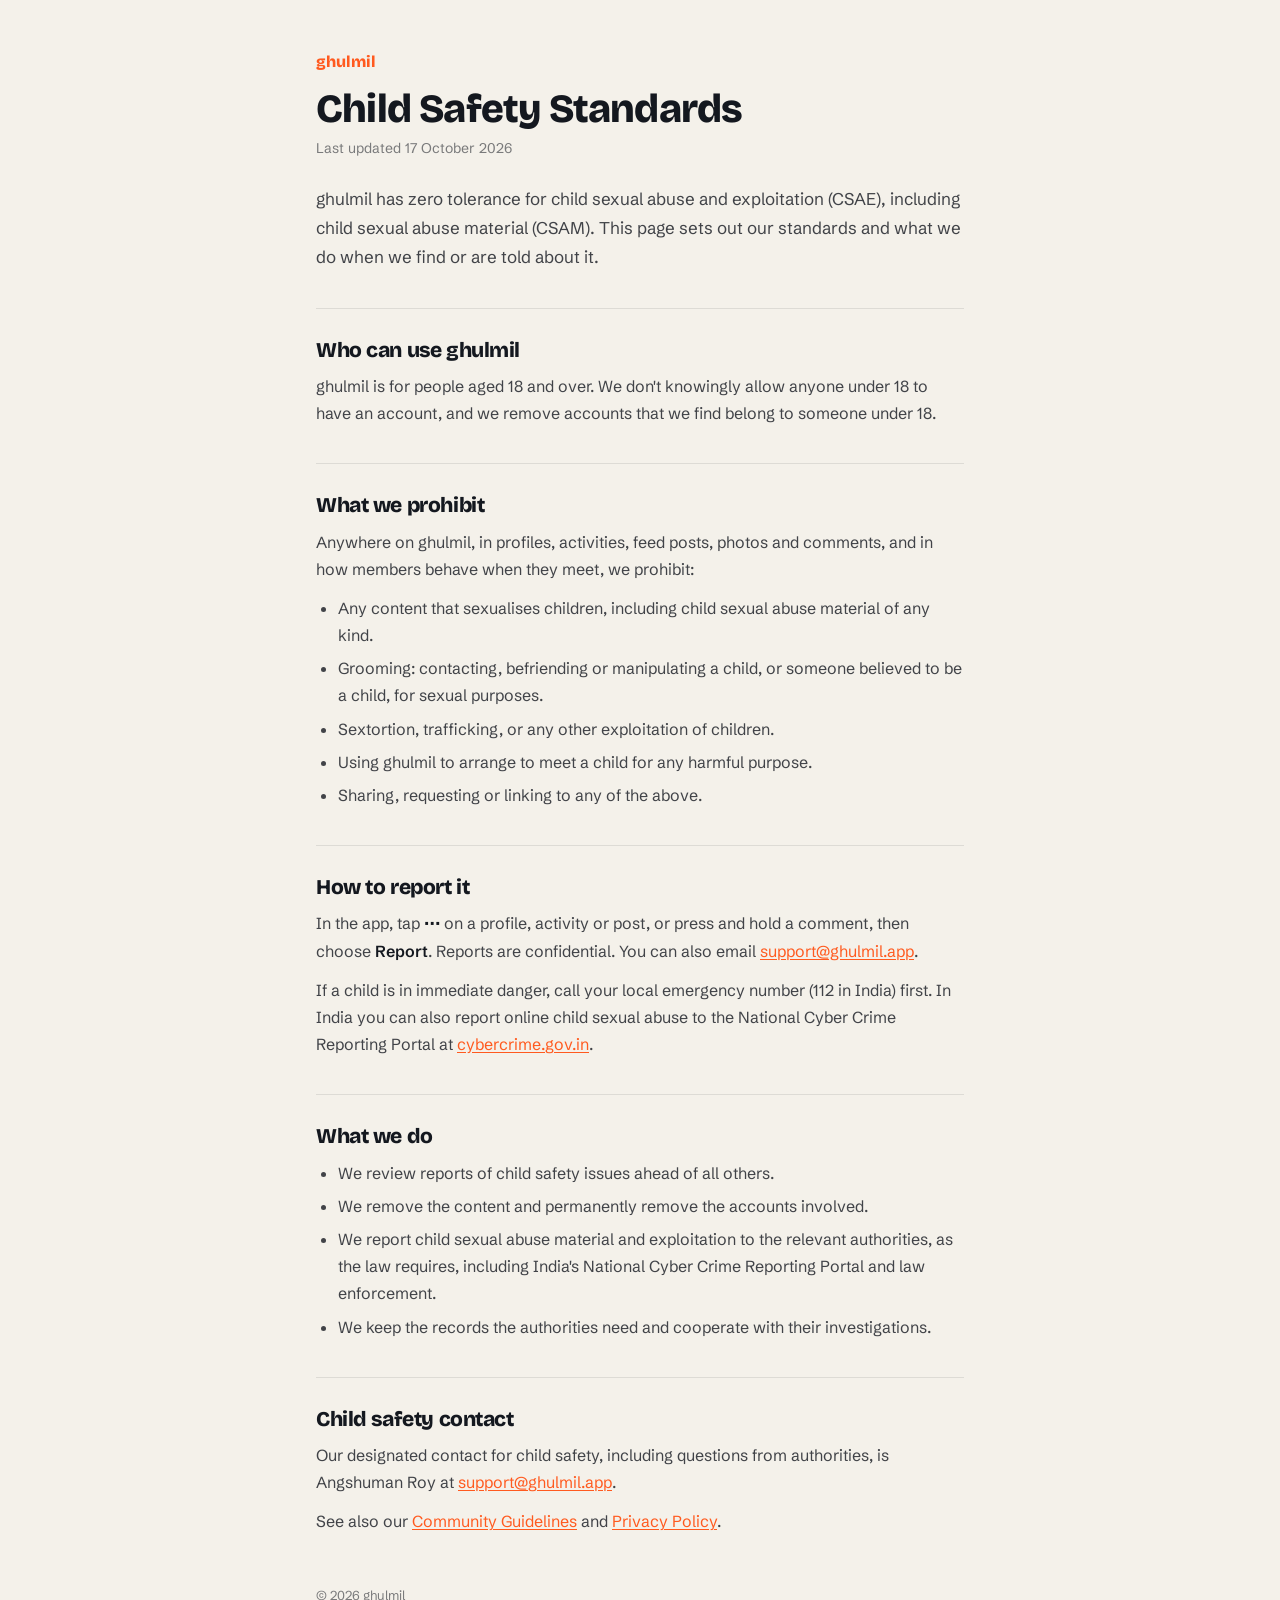
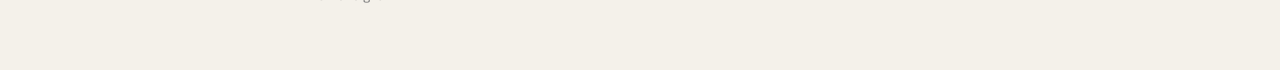
==== child-safety.html @ 04edf833 "Add files via upload" ====
<!doctype html>
<html lang="en">
<head>
  <meta charset="utf-8">
  <meta name="viewport" content="width=device-width, initial-scale=1">
  <title>Child Safety Standards · ghulmil</title>
  <meta name="description" content="ghulmil's standards against child sexual abuse and exploitation.">
  <link rel="icon" href="favicon.png">
  <link rel="preconnect" href="https://fonts.googleapis.com">
  <link rel="preconnect" href="https://fonts.gstatic.com" crossorigin>
  <link href="https://fonts.googleapis.com/css2?family=Bricolage+Grotesque:opsz,wght@12..96,800&family=Schibsted+Grotesk:wght@400;600&display=swap" rel="stylesheet">
  <link rel="stylesheet" href="style.css">
</head>
<body>
<main>
  <a class="brand" href="./">ghulmil</a>
  <h1>Child Safety Standards</h1>
  <p class="updated">Last updated 17 October 2026</p>

  <p class="intro">
    ghulmil has zero tolerance for child sexual abuse and exploitation (CSAE), including child sexual abuse material
    (CSAM). This page sets out our standards and what we do when we find or are told about it.
  </p>

  <section>
    <h2>Who can use ghulmil</h2>
    <p>ghulmil is for people aged 18 and over. We don't knowingly allow anyone under 18 to have an account, and we
      remove accounts that we find belong to someone under 18.</p>
  </section>

  <section>
    <h2>What we prohibit</h2>
    <p>Anywhere on ghulmil, in profiles, activities, feed posts, photos and comments, and in how members behave when
      they meet, we prohibit:</p>
    <ul>
      <li>Any content that sexualises children, including child sexual abuse material of any kind.</li>
      <li>Grooming: contacting, befriending or manipulating a child, or someone believed to be a child, for sexual
        purposes.</li>
      <li>Sextortion, trafficking, or any other exploitation of children.</li>
      <li>Using ghulmil to arrange to meet a child for any harmful purpose.</li>
      <li>Sharing, requesting or linking to any of the above.</li>
    </ul>
  </section>

  <section>
    <h2>How to report it</h2>
    <p>In the app, tap <strong>⋯</strong> on a profile, activity or post, or press and hold a comment, then choose
      <strong>Report</strong>. Reports are confidential. You can also email
      <a href="mailto:support@ghulmil.app">support@ghulmil.app</a>.</p>
    <p>If a child is in immediate danger, call your local emergency number (112 in India) first. In India you can also
      report online child sexual abuse to the National Cyber Crime Reporting Portal at
      <a href="https://cybercrime.gov.in">cybercrime.gov.in</a>.</p>
  </section>

  <section>
    <h2>What we do</h2>
    <ul>
      <li>We review reports of child safety issues ahead of all others.</li>
      <li>We remove the content and permanently remove the accounts involved.</li>
      <li>We report child sexual abuse material and exploitation to the relevant authorities, as the law requires,
        including India's National Cyber Crime Reporting Portal and law enforcement.</li>
      <li>We keep the records the authorities need and cooperate with their investigations.</li>
    </ul>
  </section>

  <section>
    <h2>Child safety contact</h2>
    <p>Our designated contact for child safety, including questions from authorities, is Angshuman Roy at
      <a href="mailto:support@ghulmil.app">support@ghulmil.app</a>.</p>
    <p>See also our <a href="guidelines.html">Community Guidelines</a> and <a href="privacy.html">Privacy Policy</a>.</p>
  </section>

  <footer>© 2026 ghulmil</footer>
</main>
</body>
</html>
---- style.css ----
/* Shared styles for the Ghulmil public pages. Colours match the app. */
:root {
  --bg: #f4f1ea;
  --ink: #14181f;
  --muted: rgba(20, 24, 31, 0.55);
  --body: rgba(20, 24, 31, 0.8);
  --rule: rgba(20, 24, 31, 0.1);
  --accent: #ff5a1f;
  color-scheme: light;
}

@media (prefers-color-scheme: dark) {
  :root {
    --bg: #14181f;
    --ink: #f4f1ea;
    --muted: rgba(244, 241, 234, 0.55);
    --body: rgba(244, 241, 234, 0.82);
    --rule: rgba(244, 241, 234, 0.12);
    --accent: #ff7a45;
    color-scheme: dark;
  }
}

* { box-sizing: border-box; }

html { -webkit-text-size-adjust: 100%; }

body {
  margin: 0;
  background: var(--bg);
  color: var(--body);
  font: 400 16px/1.7 "Schibsted Grotesk", system-ui, -apple-system, "Segoe UI", sans-serif;
}

main {
  max-width: 680px;
  margin: 0 auto;
  padding: 48px 16px 64px;
}

.brand {
  font: 800 16px/1 "Bricolage Grotesque", system-ui, sans-serif;
  color: var(--accent);
  text-decoration: none;
}

h1, h2 {
  font-family: "Bricolage Grotesque", system-ui, sans-serif;
  font-weight: 800;
  color: var(--ink);
  letter-spacing: -0.02em;
}

h1 { font-size: clamp(30px, 7vw, 40px); line-height: 1.1; margin: 12px 0 6px; }
h2 { font-size: 21px; line-height: 1.25; margin: 0 0 10px; }

.updated { margin: 0; font-size: 14px; color: var(--muted); }
.intro { font-size: 17px; margin-top: 24px; }

section { margin-top: 36px; padding-top: 28px; border-top: 1px solid var(--rule); }

p { margin: 0 0 12px; }
ul { margin: 0 0 12px; padding-left: 22px; }
li { margin-bottom: 6px; }
strong { color: var(--ink); font-weight: 600; }
a { color: var(--accent); text-underline-offset: 2px; overflow-wrap: anywhere; }

.links { list-style: none; padding: 0; margin-top: 28px; }
.links li { margin-bottom: 10px; }
.links a { font-weight: 600; font-size: 17px; }

footer { margin-top: 48px; font-size: 13px; color: var(--muted); }
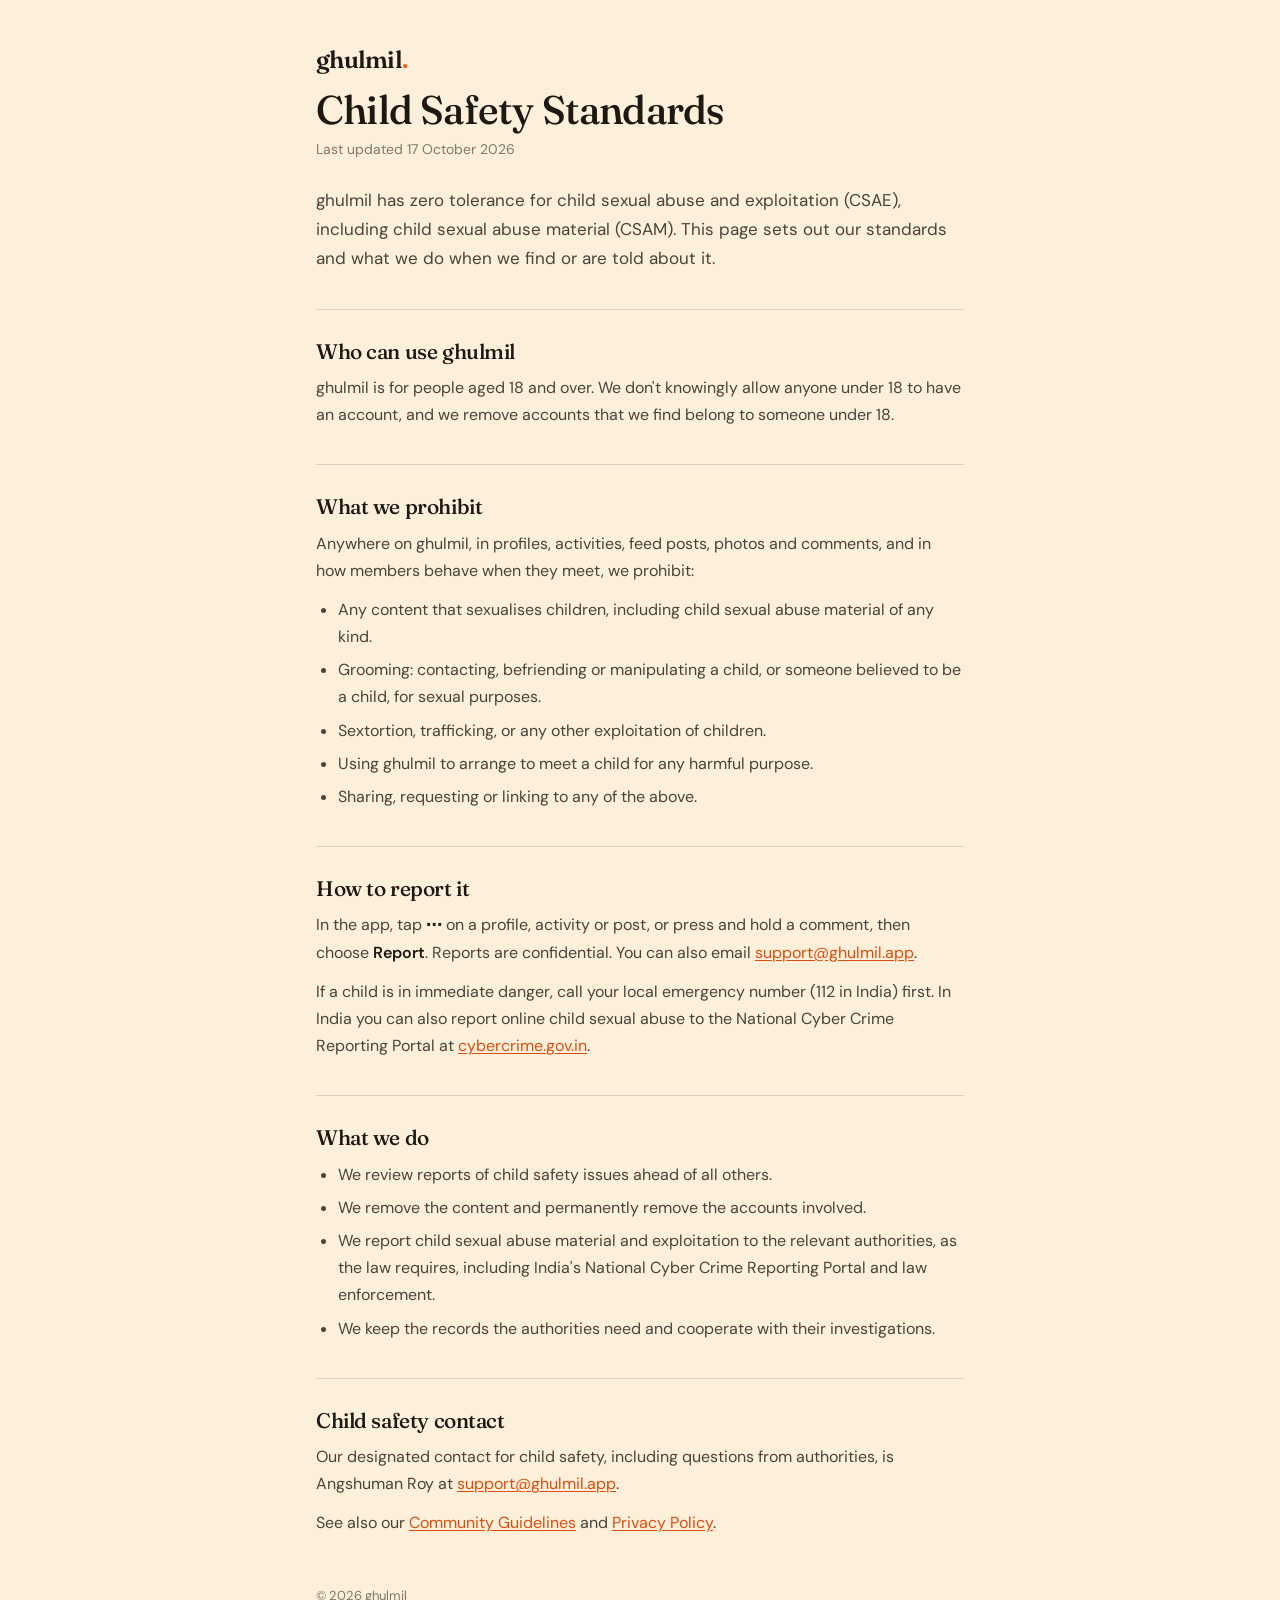
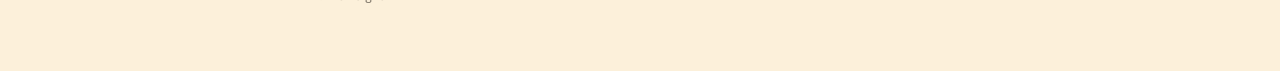
==== commit b7162f32: "Add files via upload ui change" ====
--- a/child-safety.html
+++ b/child-safety.html
@@ -1,76 +1,76 @@
-<!doctype html>
-<html lang="en">
-<head>
-  <meta charset="utf-8">
-  <meta name="viewport" content="width=device-width, initial-scale=1">
-  <title>Child Safety Standards · ghulmil</title>
-  <meta name="description" content="ghulmil's standards against child sexual abuse and exploitation.">
-  <link rel="icon" href="favicon.png">
-  <link rel="preconnect" href="https://fonts.googleapis.com">
-  <link rel="preconnect" href="https://fonts.gstatic.com" crossorigin>
-  <link href="https://fonts.googleapis.com/css2?family=Bricolage+Grotesque:opsz,wght@12..96,800&family=Schibsted+Grotesk:wght@400;600&display=swap" rel="stylesheet">
-  <link rel="stylesheet" href="style.css">
-</head>
-<body>
-<main>
-  <a class="brand" href="./">ghulmil</a>
-  <h1>Child Safety Standards</h1>
-  <p class="updated">Last updated 17 October 2026</p>
-
-  <p class="intro">
-    ghulmil has zero tolerance for child sexual abuse and exploitation (CSAE), including child sexual abuse material
-    (CSAM). This page sets out our standards and what we do when we find or are told about it.
-  </p>
-
-  <section>
-    <h2>Who can use ghulmil</h2>
-    <p>ghulmil is for people aged 18 and over. We don't knowingly allow anyone under 18 to have an account, and we
-      remove accounts that we find belong to someone under 18.</p>
-  </section>
-
-  <section>
-    <h2>What we prohibit</h2>
-    <p>Anywhere on ghulmil, in profiles, activities, feed posts, photos and comments, and in how members behave when
-      they meet, we prohibit:</p>
-    <ul>
-      <li>Any content that sexualises children, including child sexual abuse material of any kind.</li>
-      <li>Grooming: contacting, befriending or manipulating a child, or someone believed to be a child, for sexual
-        purposes.</li>
-      <li>Sextortion, trafficking, or any other exploitation of children.</li>
-      <li>Using ghulmil to arrange to meet a child for any harmful purpose.</li>
-      <li>Sharing, requesting or linking to any of the above.</li>
-    </ul>
-  </section>
-
-  <section>
-    <h2>How to report it</h2>
-    <p>In the app, tap <strong>⋯</strong> on a profile, activity or post, or press and hold a comment, then choose
-      <strong>Report</strong>. Reports are confidential. You can also email
-      <a href="mailto:support@ghulmil.app">support@ghulmil.app</a>.</p>
-    <p>If a child is in immediate danger, call your local emergency number (112 in India) first. In India you can also
-      report online child sexual abuse to the National Cyber Crime Reporting Portal at
-      <a href="https://cybercrime.gov.in">cybercrime.gov.in</a>.</p>
-  </section>
-
-  <section>
-    <h2>What we do</h2>
-    <ul>
-      <li>We review reports of child safety issues ahead of all others.</li>
-      <li>We remove the content and permanently remove the accounts involved.</li>
-      <li>We report child sexual abuse material and exploitation to the relevant authorities, as the law requires,
-        including India's National Cyber Crime Reporting Portal and law enforcement.</li>
-      <li>We keep the records the authorities need and cooperate with their investigations.</li>
-    </ul>
-  </section>
-
-  <section>
-    <h2>Child safety contact</h2>
-    <p>Our designated contact for child safety, including questions from authorities, is Angshuman Roy at
-      <a href="mailto:support@ghulmil.app">support@ghulmil.app</a>.</p>
-    <p>See also our <a href="guidelines.html">Community Guidelines</a> and <a href="privacy.html">Privacy Policy</a>.</p>
-  </section>
-
-  <footer>© 2026 ghulmil</footer>
-</main>
-</body>
-</html>
+<!doctype html>
+<html lang="en">
+<head>
+  <meta charset="utf-8">
+  <meta name="viewport" content="width=device-width, initial-scale=1">
+  <title>Child Safety Standards · ghulmil</title>
+  <meta name="description" content="ghulmil's standards against child sexual abuse and exploitation.">
+  <link rel="icon" href="favicon.png">
+  <link rel="preconnect" href="https://fonts.googleapis.com">
+  <link rel="preconnect" href="https://fonts.gstatic.com" crossorigin>
+  <link href="https://fonts.googleapis.com/css2?family=DM+Sans:opsz,wght@9..40,400;9..40,600&family=Fraunces:opsz,wght@9..144,500;9..144,600&display=swap" rel="stylesheet">
+  <link rel="stylesheet" href="style.css">
+</head>
+<body>
+<main>
+  <a class="brand" href="./">ghulmil</a>
+  <h1>Child Safety Standards</h1>
+  <p class="updated">Last updated 17 October 2026</p>
+
+  <p class="intro">
+    ghulmil has zero tolerance for child sexual abuse and exploitation (CSAE), including child sexual abuse material
+    (CSAM). This page sets out our standards and what we do when we find or are told about it.
+  </p>
+
+  <section>
+    <h2>Who can use ghulmil</h2>
+    <p>ghulmil is for people aged 18 and over. We don't knowingly allow anyone under 18 to have an account, and we
+      remove accounts that we find belong to someone under 18.</p>
+  </section>
+
+  <section>
+    <h2>What we prohibit</h2>
+    <p>Anywhere on ghulmil, in profiles, activities, feed posts, photos and comments, and in how members behave when
+      they meet, we prohibit:</p>
+    <ul>
+      <li>Any content that sexualises children, including child sexual abuse material of any kind.</li>
+      <li>Grooming: contacting, befriending or manipulating a child, or someone believed to be a child, for sexual
+        purposes.</li>
+      <li>Sextortion, trafficking, or any other exploitation of children.</li>
+      <li>Using ghulmil to arrange to meet a child for any harmful purpose.</li>
+      <li>Sharing, requesting or linking to any of the above.</li>
+    </ul>
+  </section>
+
+  <section>
+    <h2>How to report it</h2>
+    <p>In the app, tap <strong>⋯</strong> on a profile, activity or post, or press and hold a comment, then choose
+      <strong>Report</strong>. Reports are confidential. You can also email
+      <a href="mailto:support@ghulmil.app">support@ghulmil.app</a>.</p>
+    <p>If a child is in immediate danger, call your local emergency number (112 in India) first. In India you can also
+      report online child sexual abuse to the National Cyber Crime Reporting Portal at
+      <a href="https://cybercrime.gov.in">cybercrime.gov.in</a>.</p>
+  </section>
+
+  <section>
+    <h2>What we do</h2>
+    <ul>
+      <li>We review reports of child safety issues ahead of all others.</li>
+      <li>We remove the content and permanently remove the accounts involved.</li>
+      <li>We report child sexual abuse material and exploitation to the relevant authorities, as the law requires,
+        including India's National Cyber Crime Reporting Portal and law enforcement.</li>
+      <li>We keep the records the authorities need and cooperate with their investigations.</li>
+    </ul>
+  </section>
+
+  <section>
+    <h2>Child safety contact</h2>
+    <p>Our designated contact for child safety, including questions from authorities, is Angshuman Roy at
+      <a href="mailto:support@ghulmil.app">support@ghulmil.app</a>.</p>
+    <p>See also our <a href="guidelines.html">Community Guidelines</a> and <a href="privacy.html">Privacy Policy</a>.</p>
+  </section>
+
+  <footer>© 2026 ghulmil</footer>
+</main>
+</body>
+</html>
--- a/style.css
+++ b/style.css
@@ -1,72 +1,63 @@
-/* Shared styles for the Ghulmil public pages. Colours match the app. */
-:root {
-  --bg: #f4f1ea;
-  --ink: #14181f;
-  --muted: rgba(20, 24, 31, 0.55);
-  --body: rgba(20, 24, 31, 0.8);
-  --rule: rgba(20, 24, 31, 0.1);
-  --accent: #ff5a1f;
-  color-scheme: light;
-}
-
-@media (prefers-color-scheme: dark) {
-  :root {
-    --bg: #14181f;
-    --ink: #f4f1ea;
-    --muted: rgba(244, 241, 234, 0.55);
-    --body: rgba(244, 241, 234, 0.82);
-    --rule: rgba(244, 241, 234, 0.12);
-    --accent: #ff7a45;
-    color-scheme: dark;
-  }
-}
-
-* { box-sizing: border-box; }
-
-html { -webkit-text-size-adjust: 100%; }
-
-body {
-  margin: 0;
-  background: var(--bg);
-  color: var(--body);
-  font: 400 16px/1.7 "Schibsted Grotesk", system-ui, -apple-system, "Segoe UI", sans-serif;
-}
-
-main {
-  max-width: 680px;
-  margin: 0 auto;
-  padding: 48px 16px 64px;
-}
-
-.brand {
-  font: 800 16px/1 "Bricolage Grotesque", system-ui, sans-serif;
-  color: var(--accent);
-  text-decoration: none;
-}
-
-h1, h2 {
-  font-family: "Bricolage Grotesque", system-ui, sans-serif;
-  font-weight: 800;
-  color: var(--ink);
-  letter-spacing: -0.02em;
-}
-
-h1 { font-size: clamp(30px, 7vw, 40px); line-height: 1.1; margin: 12px 0 6px; }
-h2 { font-size: 21px; line-height: 1.25; margin: 0 0 10px; }
-
-.updated { margin: 0; font-size: 14px; color: var(--muted); }
-.intro { font-size: 17px; margin-top: 24px; }
-
-section { margin-top: 36px; padding-top: 28px; border-top: 1px solid var(--rule); }
-
-p { margin: 0 0 12px; }
-ul { margin: 0 0 12px; padding-left: 22px; }
-li { margin-bottom: 6px; }
-strong { color: var(--ink); font-weight: 600; }
-a { color: var(--accent); text-underline-offset: 2px; overflow-wrap: anywhere; }
-
-.links { list-style: none; padding: 0; margin-top: 28px; }
-.links li { margin-bottom: 10px; }
-.links a { font-weight: 600; font-size: 17px; }
-
-footer { margin-top: 48px; font-size: 13px; color: var(--muted); }
+/* Shared styles for the Ghulmil public pages. Colours match the app. */
+:root {
+  --bg: #fcf0da;
+  --ink: #1e1813;
+  --muted: rgba(30, 24, 19, 0.55);
+  --body: rgba(30, 24, 19, 0.8);
+  --rule: rgba(30, 24, 19, 0.14);
+  --accent: #d94e10;
+  color-scheme: light;
+}
+
+* { box-sizing: border-box; }
+
+html { -webkit-text-size-adjust: 100%; }
+
+body {
+  margin: 0;
+  background: var(--bg);
+  color: var(--body);
+  font: 400 16px/1.7 "DM Sans", system-ui, -apple-system, "Segoe UI", sans-serif;
+}
+
+main {
+  max-width: 680px;
+  margin: 0 auto;
+  padding: 48px 16px 64px;
+}
+
+.brand {
+  font: 600 24px/1 "Fraunces", Georgia, serif;
+  letter-spacing: -0.03em;
+  color: var(--ink);
+  text-decoration: none;
+}
+
+h1, h2 {
+  font-family: "Fraunces", Georgia, serif;
+  font-weight: 500;
+  color: var(--ink);
+  letter-spacing: -0.02em;
+}
+
+h1 { font-size: clamp(30px, 7vw, 40px); line-height: 1.1; margin: 12px 0 6px; }
+h2 { font-size: 21px; line-height: 1.25; margin: 0 0 10px; }
+
+.updated { margin: 0; font-size: 14px; color: var(--muted); }
+.intro { font-size: 17px; margin-top: 24px; }
+
+section { margin-top: 36px; padding-top: 28px; border-top: 1px solid var(--rule); }
+
+p { margin: 0 0 12px; }
+ul { margin: 0 0 12px; padding-left: 22px; }
+li { margin-bottom: 6px; }
+strong { color: var(--ink); font-weight: 600; }
+a { color: var(--accent); text-underline-offset: 2px; overflow-wrap: anywhere; }
+
+.links { list-style: none; padding: 0; margin-top: 28px; }
+.links li { margin-bottom: 10px; }
+.links a { font-weight: 600; font-size: 17px; }
+
+footer { margin-top: 48px; font-size: 13px; color: var(--muted); }
+
+.brand::after { content: "."; color: #f2601c; }
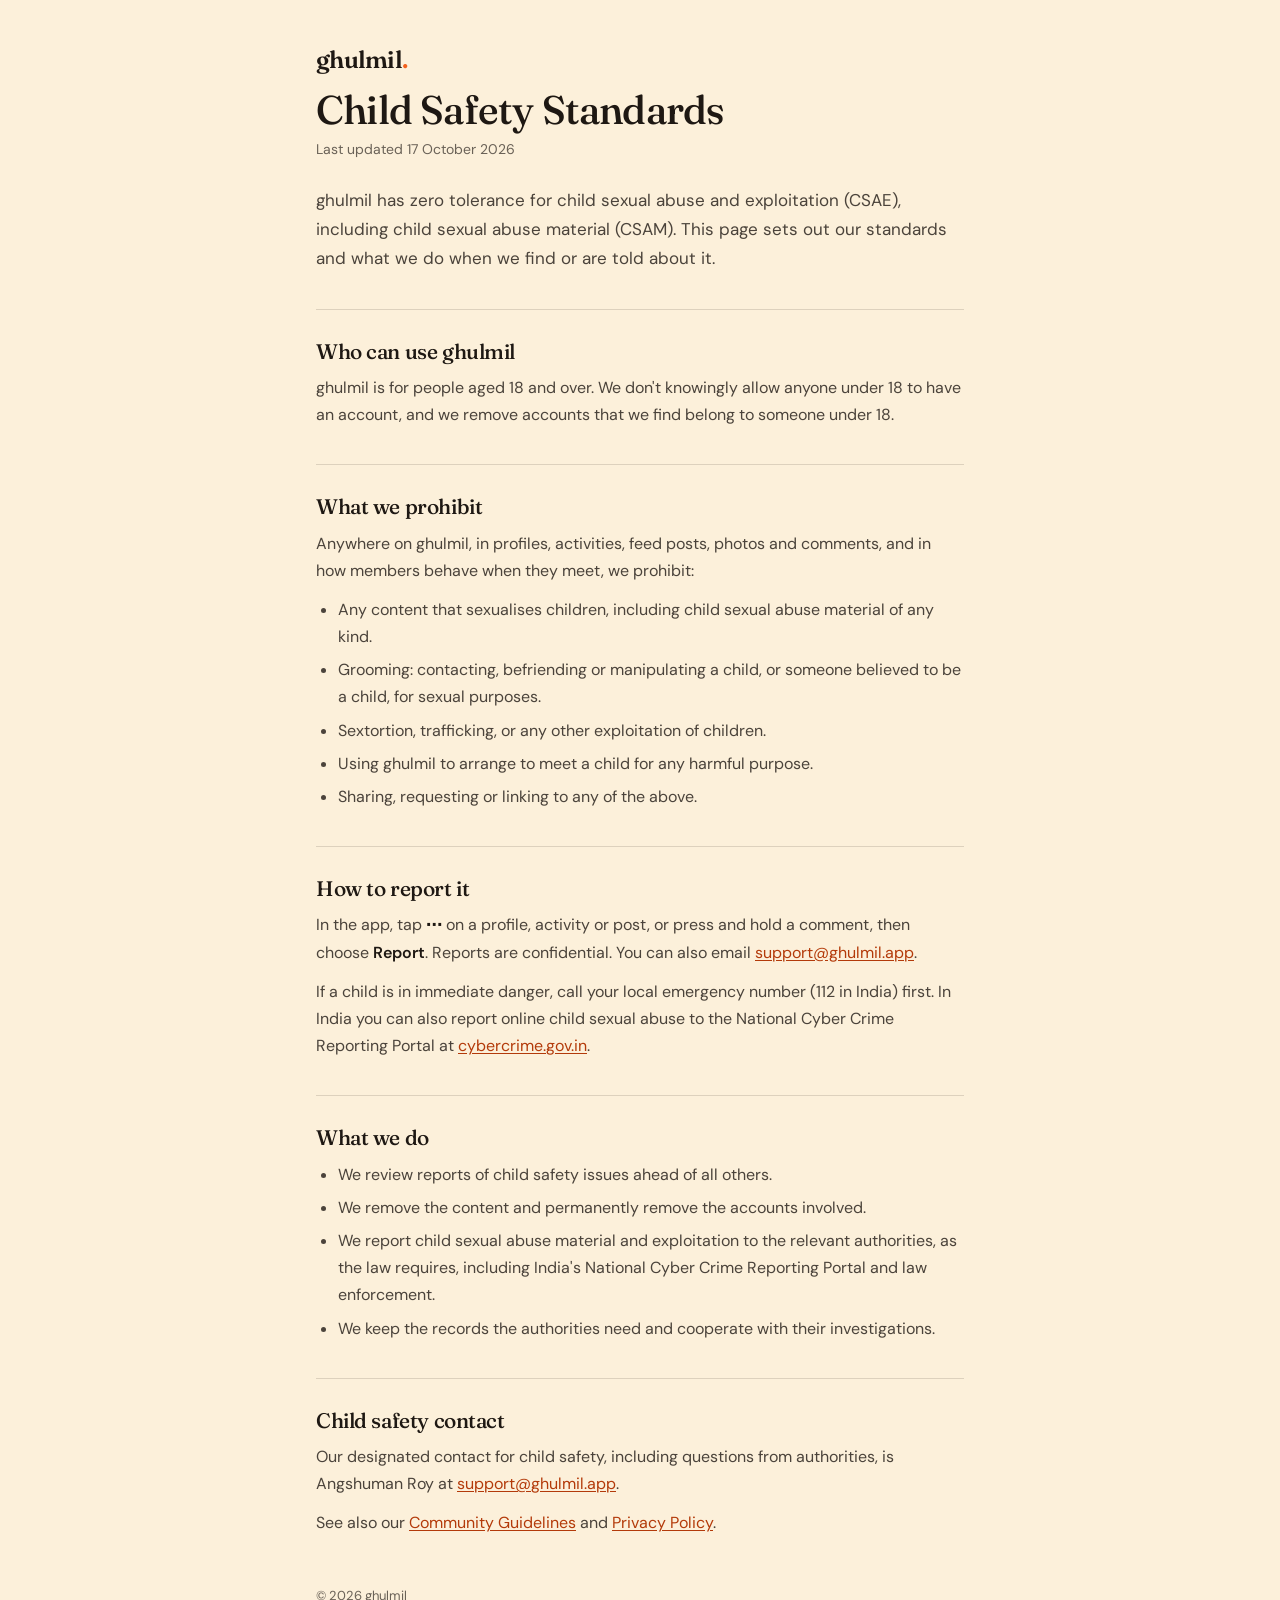
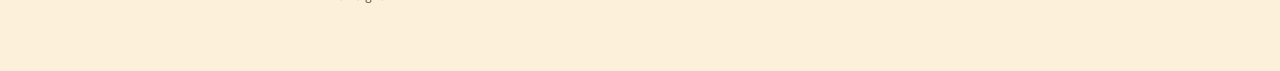
==== commit 6891f268: "Add files via upload changed" ====
--- a/child-safety.html
+++ b/child-safety.html
@@ -6,9 +6,6 @@
   <title>Child Safety Standards · ghulmil</title>
   <meta name="description" content="ghulmil's standards against child sexual abuse and exploitation.">
   <link rel="icon" href="favicon.png">
-  <link rel="preconnect" href="https://fonts.googleapis.com">
-  <link rel="preconnect" href="https://fonts.gstatic.com" crossorigin>
-  <link href="https://fonts.googleapis.com/css2?family=DM+Sans:opsz,wght@9..40,400;9..40,600&family=Fraunces:opsz,wght@9..144,500;9..144,600&display=swap" rel="stylesheet">
   <link rel="stylesheet" href="style.css">
 </head>
 <body>
--- a/style.css
+++ b/style.css
@@ -1,11 +1,17 @@
+/* Fonts are self-hosted (fonts/): no extra connections to Google, and the
+   files are trimmed to the weights the site uses (Latin, 400-600). OFL licensed. */
+@font-face { font-family: "DM Sans"; font-style: normal; font-weight: 400 600; font-display: swap; src: url("fonts/dm-sans.woff2") format("woff2"); }
+@font-face { font-family: "Fraunces"; font-style: normal; font-weight: 400 600; font-display: swap; src: url("fonts/fraunces.woff2") format("woff2"); }
+@font-face { font-family: "Fraunces"; font-style: italic; font-weight: 400 500; font-display: swap; src: url("fonts/fraunces-italic.woff2") format("woff2"); }
+
 /* Shared styles for the Ghulmil public pages. Colours match the app. */
 :root {
   --bg: #fcf0da;
   --ink: #1e1813;
-  --muted: rgba(30, 24, 19, 0.55);
+  --muted: rgba(30, 24, 19, 0.66);
   --body: rgba(30, 24, 19, 0.8);
   --rule: rgba(30, 24, 19, 0.14);
-  --accent: #d94e10;
+  --accent: #b33a0a; /* 5.3:1 on --bg: WCAG AA for body-size links */
   color-scheme: light;
 }
 
@@ -53,6 +59,7 @@
 li { margin-bottom: 6px; }
 strong { color: var(--ink); font-weight: 600; }
 a { color: var(--accent); text-underline-offset: 2px; overflow-wrap: anywhere; }
+a:focus-visible { outline: 3px solid var(--ink); outline-offset: 3px; border-radius: 4px; }
 
 .links { list-style: none; padding: 0; margin-top: 28px; }
 .links li { margin-bottom: 10px; }
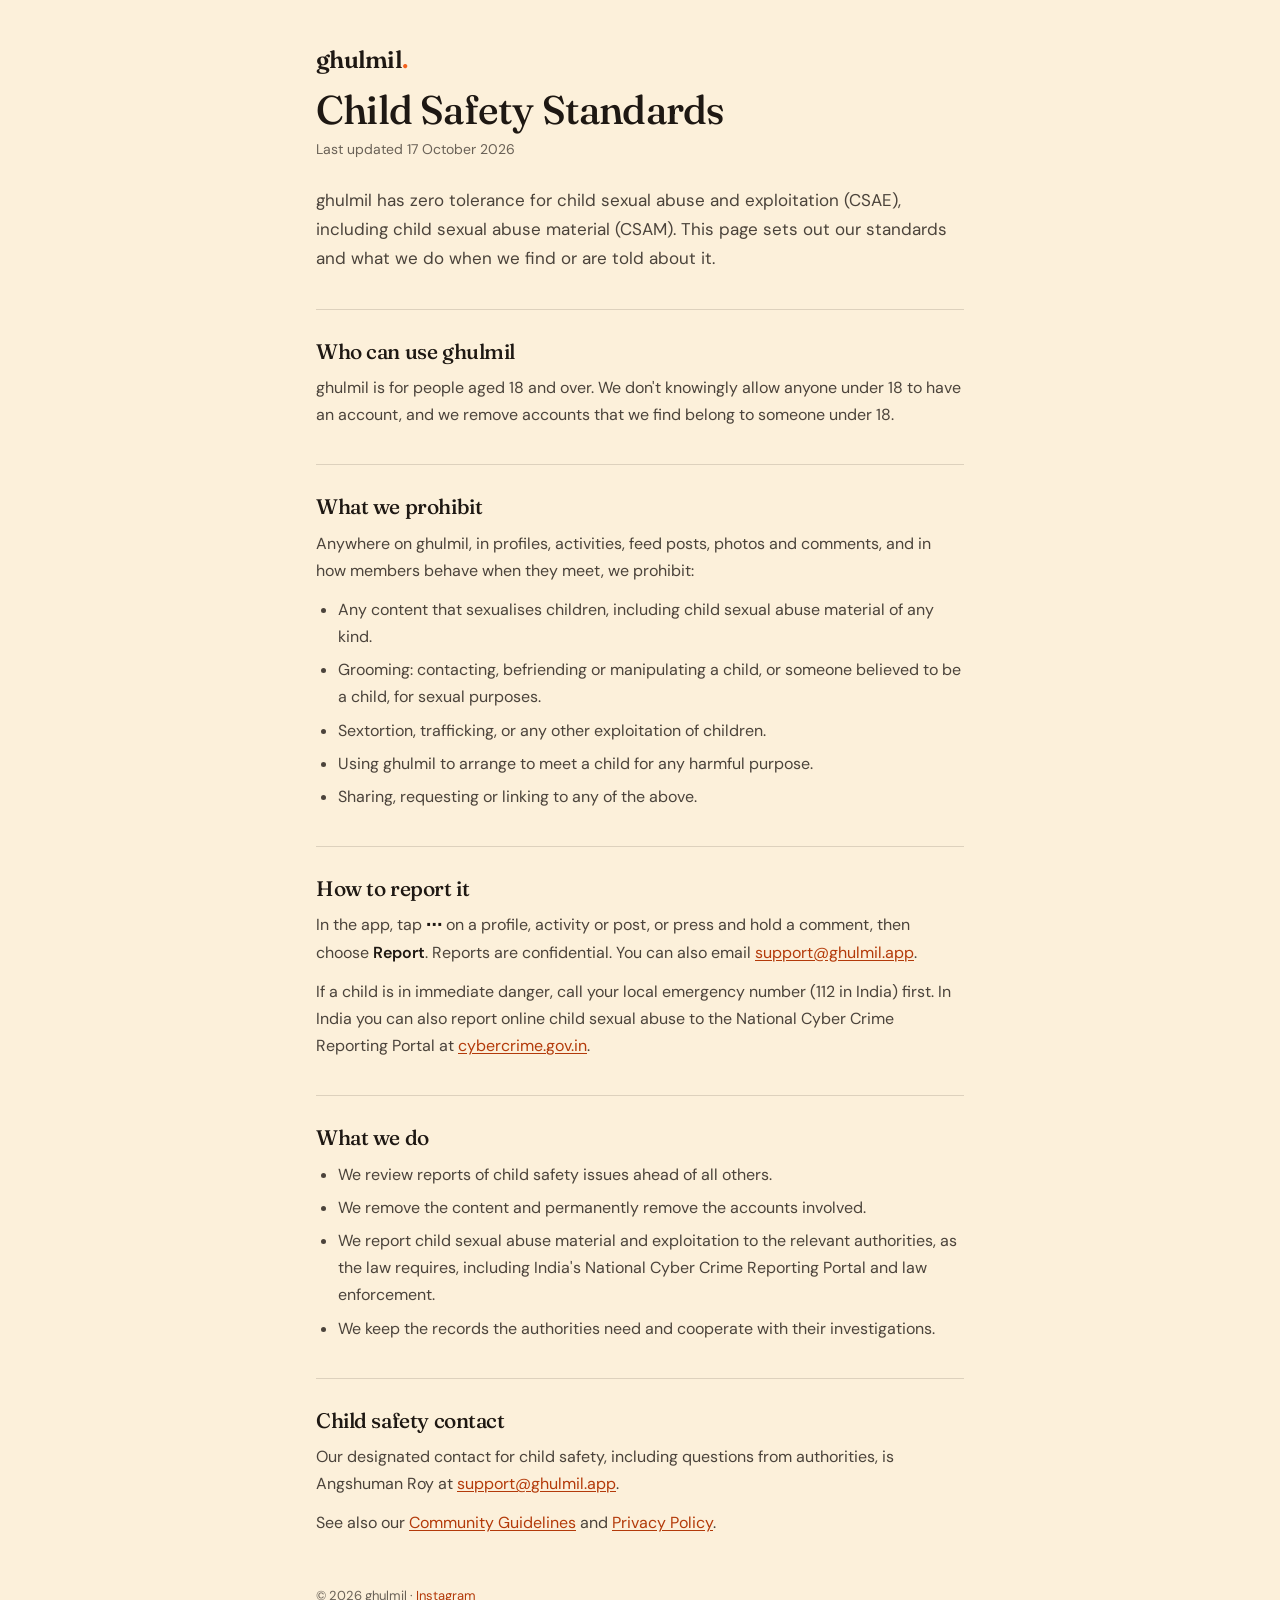
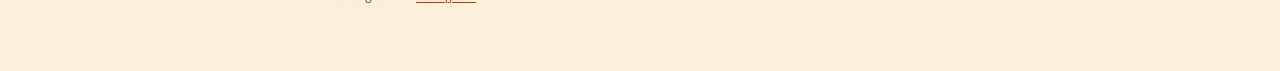
==== commit b5746c45: "sitemap added" ====
--- a/child-safety.html
+++ b/child-safety.html
@@ -5,6 +5,15 @@
   <meta name="viewport" content="width=device-width, initial-scale=1">
   <title>Child Safety Standards · ghulmil</title>
   <meta name="description" content="ghulmil's standards against child sexual abuse and exploitation.">
+  <meta name="robots" content="index, follow">
+  <link rel="canonical" href="https://ghulmil.app/child-safety">
+  <meta property="og:type" content="article">
+  <meta property="og:site_name" content="ghulmil">
+  <meta property="og:title" content="Child Safety Standards · ghulmil">
+  <meta property="og:description" content="ghulmil's standards against child sexual abuse and exploitation.">
+  <meta property="og:url" content="https://ghulmil.app/child-safety">
+  <meta property="og:image" content="https://ghulmil.app/screens/og.jpg">
+  <meta name="twitter:card" content="summary_large_image">
   <link rel="icon" href="favicon.png">
   <link rel="stylesheet" href="style.css">
 </head>
@@ -64,10 +73,10 @@
     <h2>Child safety contact</h2>
     <p>Our designated contact for child safety, including questions from authorities, is Angshuman Roy at
       <a href="mailto:support@ghulmil.app">support@ghulmil.app</a>.</p>
-    <p>See also our <a href="guidelines.html">Community Guidelines</a> and <a href="privacy.html">Privacy Policy</a>.</p>
+    <p>See also our <a href="guidelines">Community Guidelines</a> and <a href="privacy">Privacy Policy</a>.</p>
   </section>
 
-  <footer>© 2026 ghulmil</footer>
+  <footer>© 2026 ghulmil · <a href="https://www.instagram.com/ghulmilapp/" rel="me noopener" target="_blank">Instagram</a></footer>
 </main>
 </body>
 </html>
--- a/style.css
+++ b/style.css
@@ -48,6 +48,7 @@
 
 h1 { font-size: clamp(30px, 7vw, 40px); line-height: 1.1; margin: 12px 0 6px; }
 h2 { font-size: 21px; line-height: 1.25; margin: 0 0 10px; }
+h3 { font-size: 16px; line-height: 1.3; margin: 22px 0 8px; color: var(--ink); font-weight: 600; }
 
 .updated { margin: 0; font-size: 14px; color: var(--muted); }
 .intro { font-size: 17px; margin-top: 24px; }
@@ -65,6 +66,13 @@
 .links li { margin-bottom: 10px; }
 .links a { font-weight: 600; font-size: 17px; }
 
+/* FAQ (help.html): native <details>, so it works without JavaScript. */
+details { border-bottom: 1px solid var(--rule); padding: 12px 0; }
+details:last-child { border-bottom: 0; }
+summary { cursor: pointer; font-weight: 600; color: var(--ink); list-style-position: outside; margin-left: 18px; }
+summary:focus-visible { outline: 3px solid var(--ink); outline-offset: 3px; border-radius: 4px; }
+details > p, details > ul { margin: 8px 0 4px 18px; }
+
 footer { margin-top: 48px; font-size: 13px; color: var(--muted); }
 
 .brand::after { content: "."; color: #f2601c; }
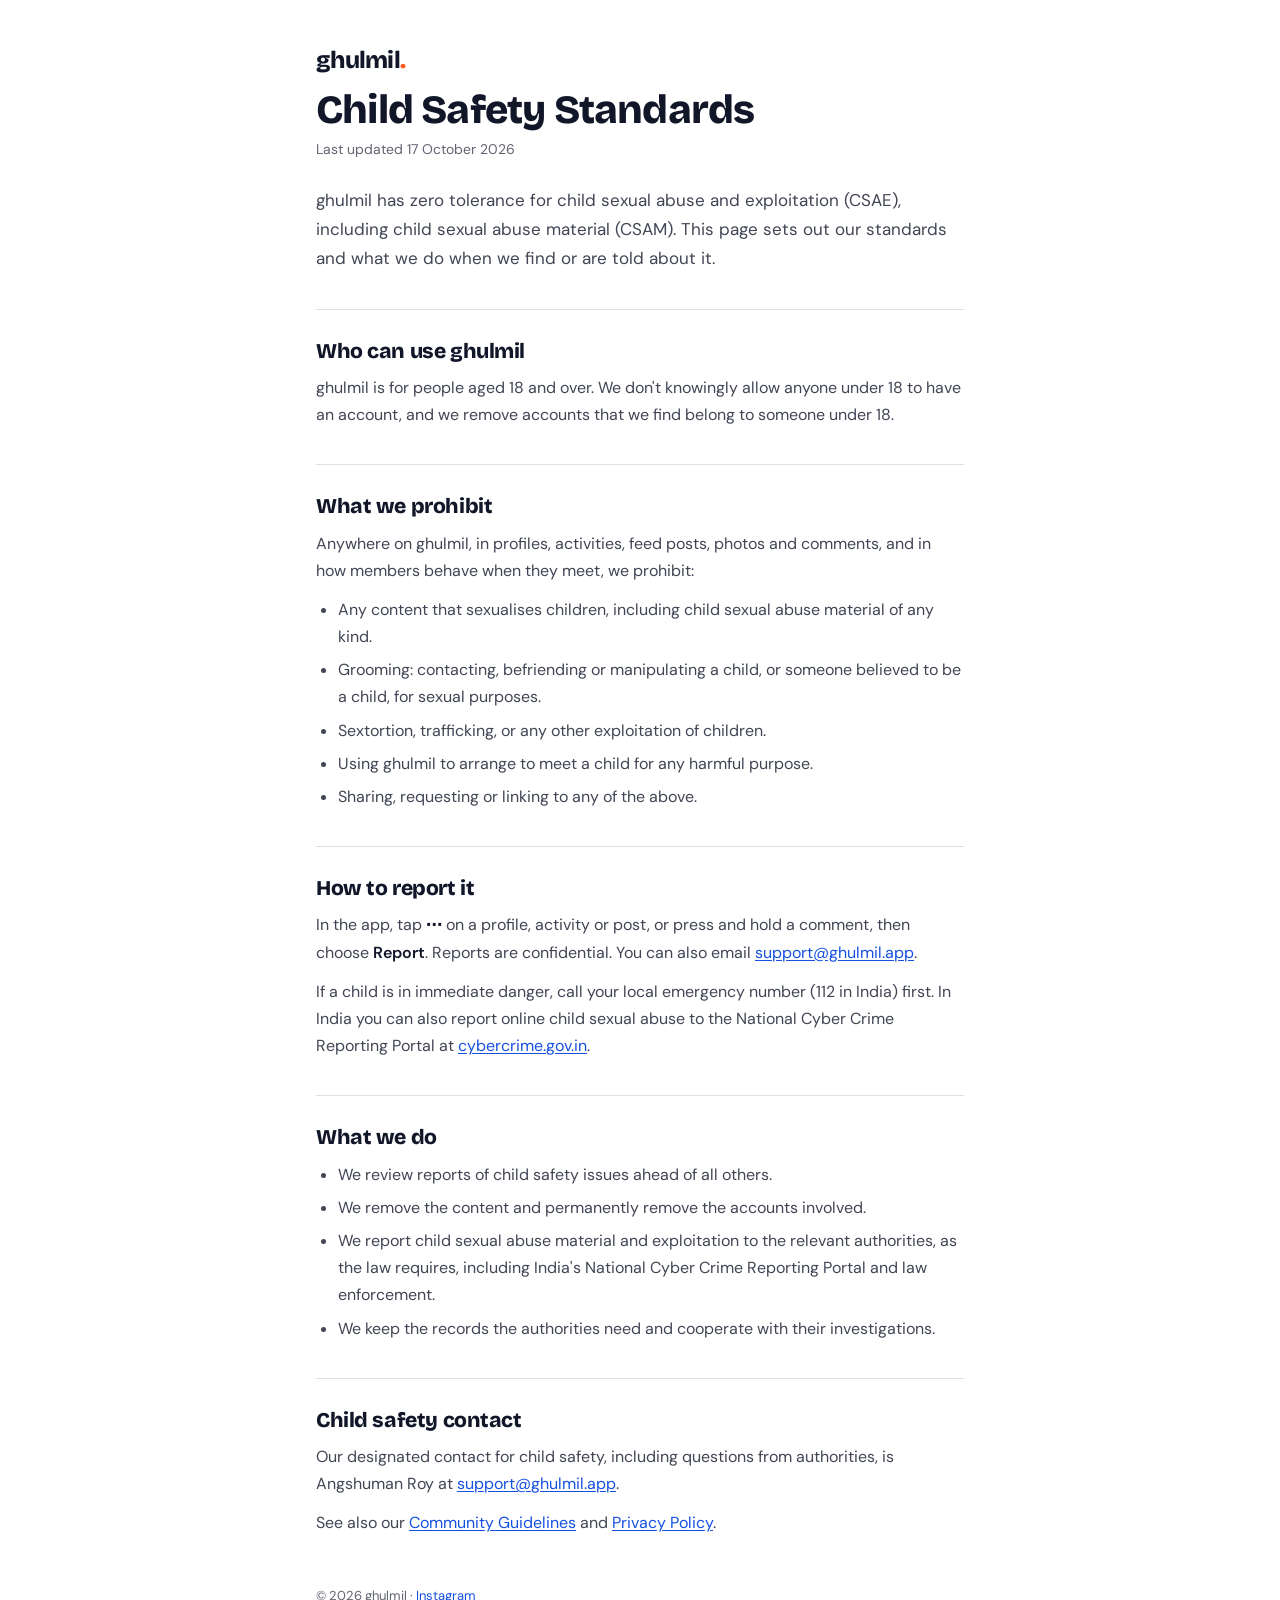
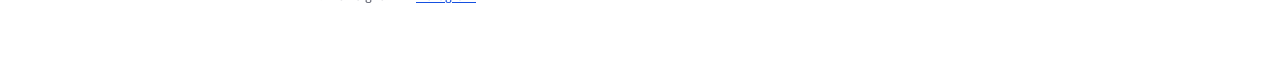
==== commit 84198b9e: "cloudfare analytics" ====
--- a/child-safety.html
+++ b/child-safety.html
@@ -78,5 +78,6 @@
 
   <footer>© 2026 ghulmil · <a href="https://www.instagram.com/ghulmilapp/" rel="me noopener" target="_blank">Instagram</a></footer>
 </main>
+<!-- Cloudflare Web Analytics --><script type='module' src='https://static.cloudflareinsights.com/beacon.min.js' data-cf-beacon='{"token": "36fcd78078244037b02cb5e4399aec77"}'></script><!-- End Cloudflare Web Analytics -->
 </body>
 </html>
--- a/style.css
+++ b/style.css
@@ -1,78 +1,78 @@
-/* Fonts are self-hosted (fonts/): no extra connections to Google, and the
-   files are trimmed to the weights the site uses (Latin, 400-600). OFL licensed. */
-@font-face { font-family: "DM Sans"; font-style: normal; font-weight: 400 600; font-display: swap; src: url("fonts/dm-sans.woff2") format("woff2"); }
-@font-face { font-family: "Fraunces"; font-style: normal; font-weight: 400 600; font-display: swap; src: url("fonts/fraunces.woff2") format("woff2"); }
-@font-face { font-family: "Fraunces"; font-style: italic; font-weight: 400 500; font-display: swap; src: url("fonts/fraunces-italic.woff2") format("woff2"); }
-
-/* Shared styles for the Ghulmil public pages. Colours match the app. */
-:root {
-  --bg: #fcf0da;
-  --ink: #1e1813;
-  --muted: rgba(30, 24, 19, 0.66);
-  --body: rgba(30, 24, 19, 0.8);
-  --rule: rgba(30, 24, 19, 0.14);
-  --accent: #b33a0a; /* 5.3:1 on --bg: WCAG AA for body-size links */
-  color-scheme: light;
-}
-
-* { box-sizing: border-box; }
-
-html { -webkit-text-size-adjust: 100%; }
-
-body {
-  margin: 0;
-  background: var(--bg);
-  color: var(--body);
-  font: 400 16px/1.7 "DM Sans", system-ui, -apple-system, "Segoe UI", sans-serif;
-}
-
-main {
-  max-width: 680px;
-  margin: 0 auto;
-  padding: 48px 16px 64px;
-}
-
-.brand {
-  font: 600 24px/1 "Fraunces", Georgia, serif;
-  letter-spacing: -0.03em;
-  color: var(--ink);
-  text-decoration: none;
-}
-
-h1, h2 {
-  font-family: "Fraunces", Georgia, serif;
-  font-weight: 500;
-  color: var(--ink);
-  letter-spacing: -0.02em;
-}
-
-h1 { font-size: clamp(30px, 7vw, 40px); line-height: 1.1; margin: 12px 0 6px; }
-h2 { font-size: 21px; line-height: 1.25; margin: 0 0 10px; }
-h3 { font-size: 16px; line-height: 1.3; margin: 22px 0 8px; color: var(--ink); font-weight: 600; }
-
-.updated { margin: 0; font-size: 14px; color: var(--muted); }
-.intro { font-size: 17px; margin-top: 24px; }
-
-section { margin-top: 36px; padding-top: 28px; border-top: 1px solid var(--rule); }
-
-p { margin: 0 0 12px; }
-ul { margin: 0 0 12px; padding-left: 22px; }
-li { margin-bottom: 6px; }
-strong { color: var(--ink); font-weight: 600; }
-a { color: var(--accent); text-underline-offset: 2px; overflow-wrap: anywhere; }
-a:focus-visible { outline: 3px solid var(--ink); outline-offset: 3px; border-radius: 4px; }
-
-.links { list-style: none; padding: 0; margin-top: 28px; }
-.links li { margin-bottom: 10px; }
-.links a { font-weight: 600; font-size: 17px; }
-
-/* FAQ (help.html): native <details>, so it works without JavaScript. */
-details { border-bottom: 1px solid var(--rule); padding: 12px 0; }
-details:last-child { border-bottom: 0; }
-summary { cursor: pointer; font-weight: 600; color: var(--ink); list-style-position: outside; margin-left: 18px; }
-summary:focus-visible { outline: 3px solid var(--ink); outline-offset: 3px; border-radius: 4px; }
-details > p, details > ul { margin: 8px 0 4px 18px; }
-
-footer { margin-top: 48px; font-size: 13px; color: var(--muted); }
-
-.brand::after { content: "."; color: #f2601c; }
+/* Fonts are self-hosted (fonts/): no extra connections to Google, and the
+   files are trimmed to what the site uses (Latin). OFL licensed.
+   Bricolage Grotesque 800 is the app's heading font. */
+@font-face { font-family: "DM Sans"; font-style: normal; font-weight: 400 600; font-display: swap; src: url("fonts/dm-sans.woff2") format("woff2"); }
+@font-face { font-family: "Bricolage Grotesque"; font-style: normal; font-weight: 800; font-display: swap; src: url("fonts/bricolage-800.woff2") format("woff2"); }
+
+/* Shared styles for the ghulmil public pages: white ground, navy type, blue links, as on the home page and in the app. */
+:root {
+  --bg: #ffffff;
+  --ink: #111629;
+  --muted: rgba(17, 22, 41, 0.66);
+  --body: rgba(17, 22, 41, 0.8);
+  --rule: rgba(17, 22, 41, 0.13);
+  --accent: #1550e0; /* 6.7:1 on white: WCAG AA for body-size links */
+  color-scheme: light;
+}
+
+* { box-sizing: border-box; }
+
+html { -webkit-text-size-adjust: 100%; }
+
+body {
+  margin: 0;
+  background: var(--bg);
+  color: var(--body);
+  font: 400 16px/1.7 "DM Sans", system-ui, -apple-system, "Segoe UI", sans-serif;
+}
+
+main {
+  max-width: 680px;
+  margin: 0 auto;
+  padding: 48px 16px 64px;
+}
+
+.brand {
+  font: 800 24px/1 "Bricolage Grotesque", "DM Sans", system-ui, sans-serif;
+  letter-spacing: -0.03em;
+  color: var(--ink);
+  text-decoration: none;
+}
+
+h1, h2 {
+  font-family: "Bricolage Grotesque", "DM Sans", system-ui, sans-serif;
+  font-weight: 800;
+  color: var(--ink);
+  letter-spacing: -0.02em;
+}
+
+h1 { font-size: clamp(30px, 7vw, 40px); line-height: 1.1; margin: 12px 0 6px; }
+h2 { font-size: 21px; line-height: 1.25; margin: 0 0 10px; }
+h3 { font-size: 16px; line-height: 1.3; margin: 22px 0 8px; color: var(--ink); font-weight: 600; }
+
+.updated { margin: 0; font-size: 14px; color: var(--muted); }
+.intro { font-size: 17px; margin-top: 24px; }
+
+section { margin-top: 36px; padding-top: 28px; border-top: 1px solid var(--rule); }
+
+p { margin: 0 0 12px; }
+ul { margin: 0 0 12px; padding-left: 22px; }
+li { margin-bottom: 6px; }
+strong { color: var(--ink); font-weight: 600; }
+a { color: var(--accent); text-underline-offset: 2px; overflow-wrap: anywhere; }
+a:focus-visible { outline: 3px solid var(--accent); outline-offset: 3px; border-radius: 4px; }
+
+.links { list-style: none; padding: 0; margin-top: 28px; }
+.links li { margin-bottom: 10px; }
+.links a { font-weight: 600; font-size: 17px; }
+
+/* FAQ (help.html): native <details>, so it works without JavaScript. */
+details { border-bottom: 1px solid var(--rule); padding: 12px 0; }
+details:last-child { border-bottom: 0; }
+summary { cursor: pointer; font-weight: 600; color: var(--ink); list-style-position: outside; margin-left: 18px; }
+summary:focus-visible { outline: 3px solid var(--ink); outline-offset: 3px; border-radius: 4px; }
+details > p, details > ul { margin: 8px 0 4px 18px; }
+
+footer { margin-top: 48px; font-size: 13px; color: var(--muted); }
+
+.brand::after { content: "."; color: #ff5a1f; }
